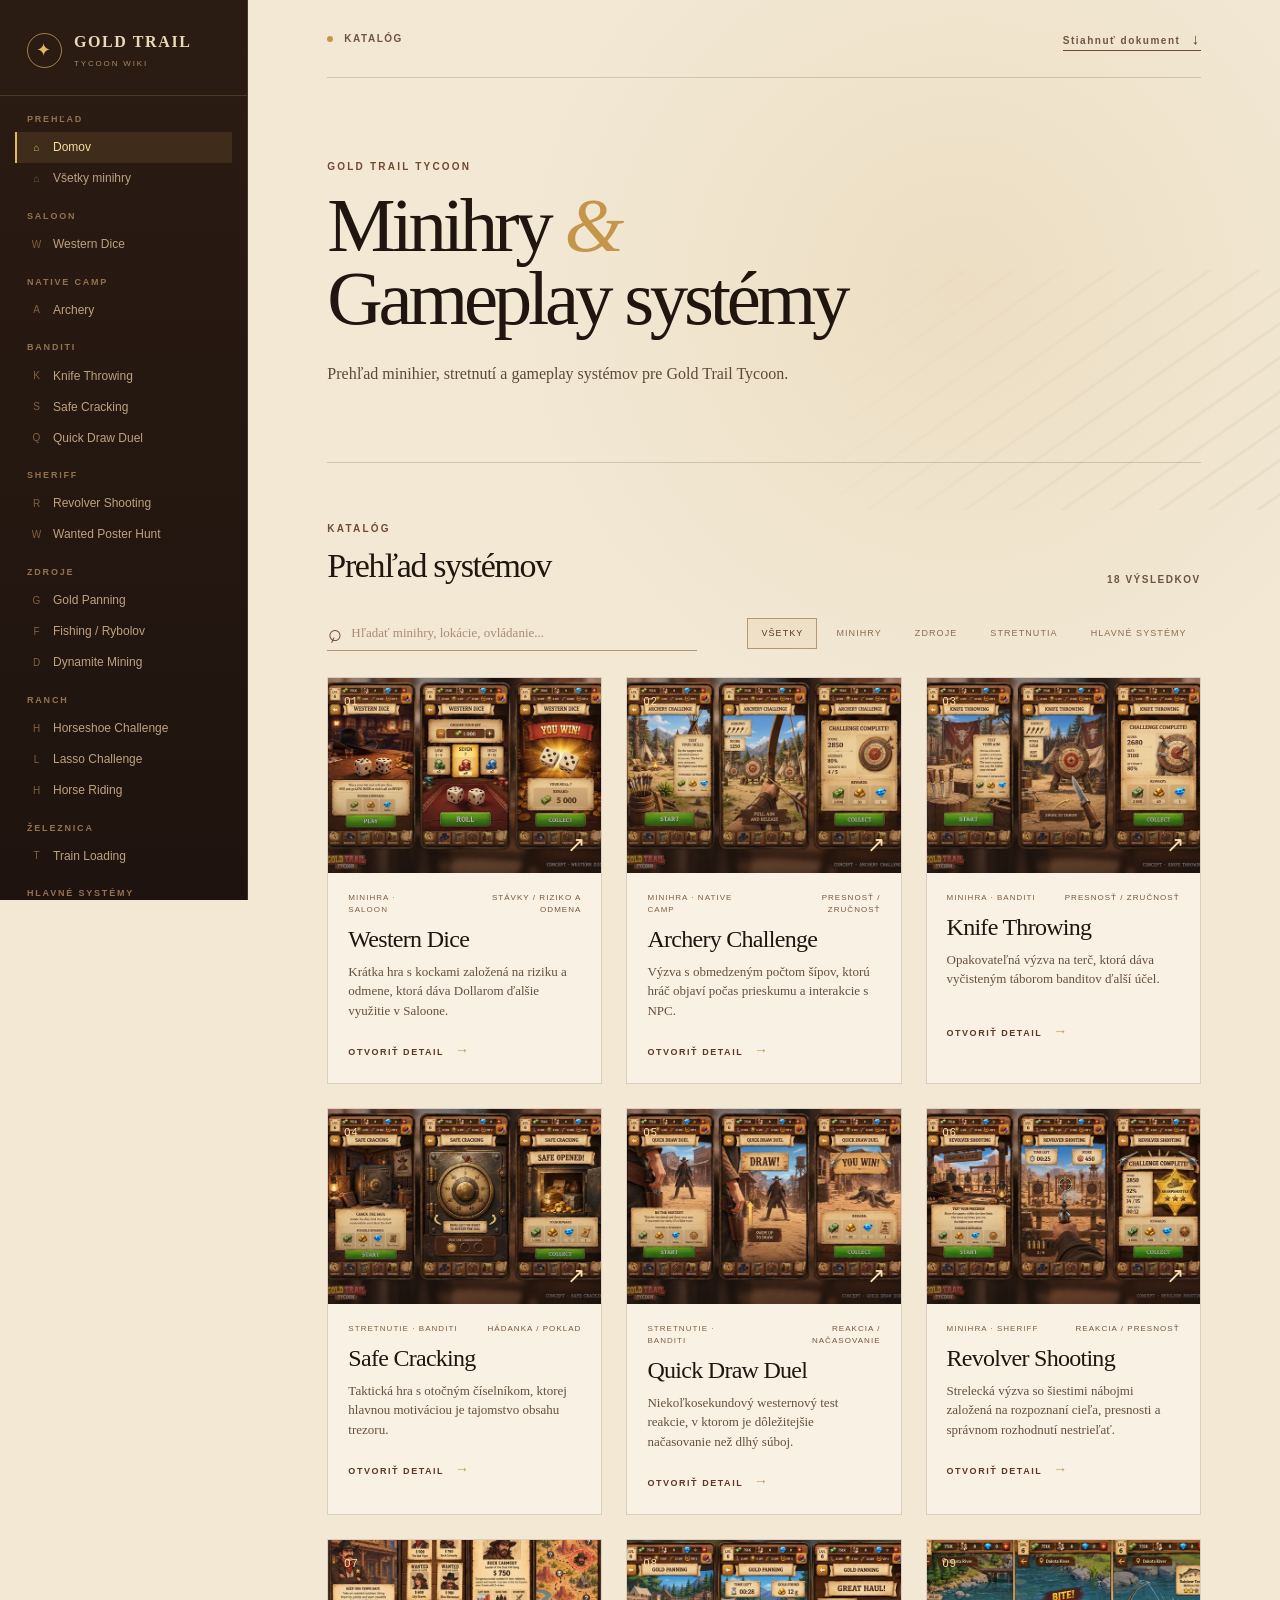
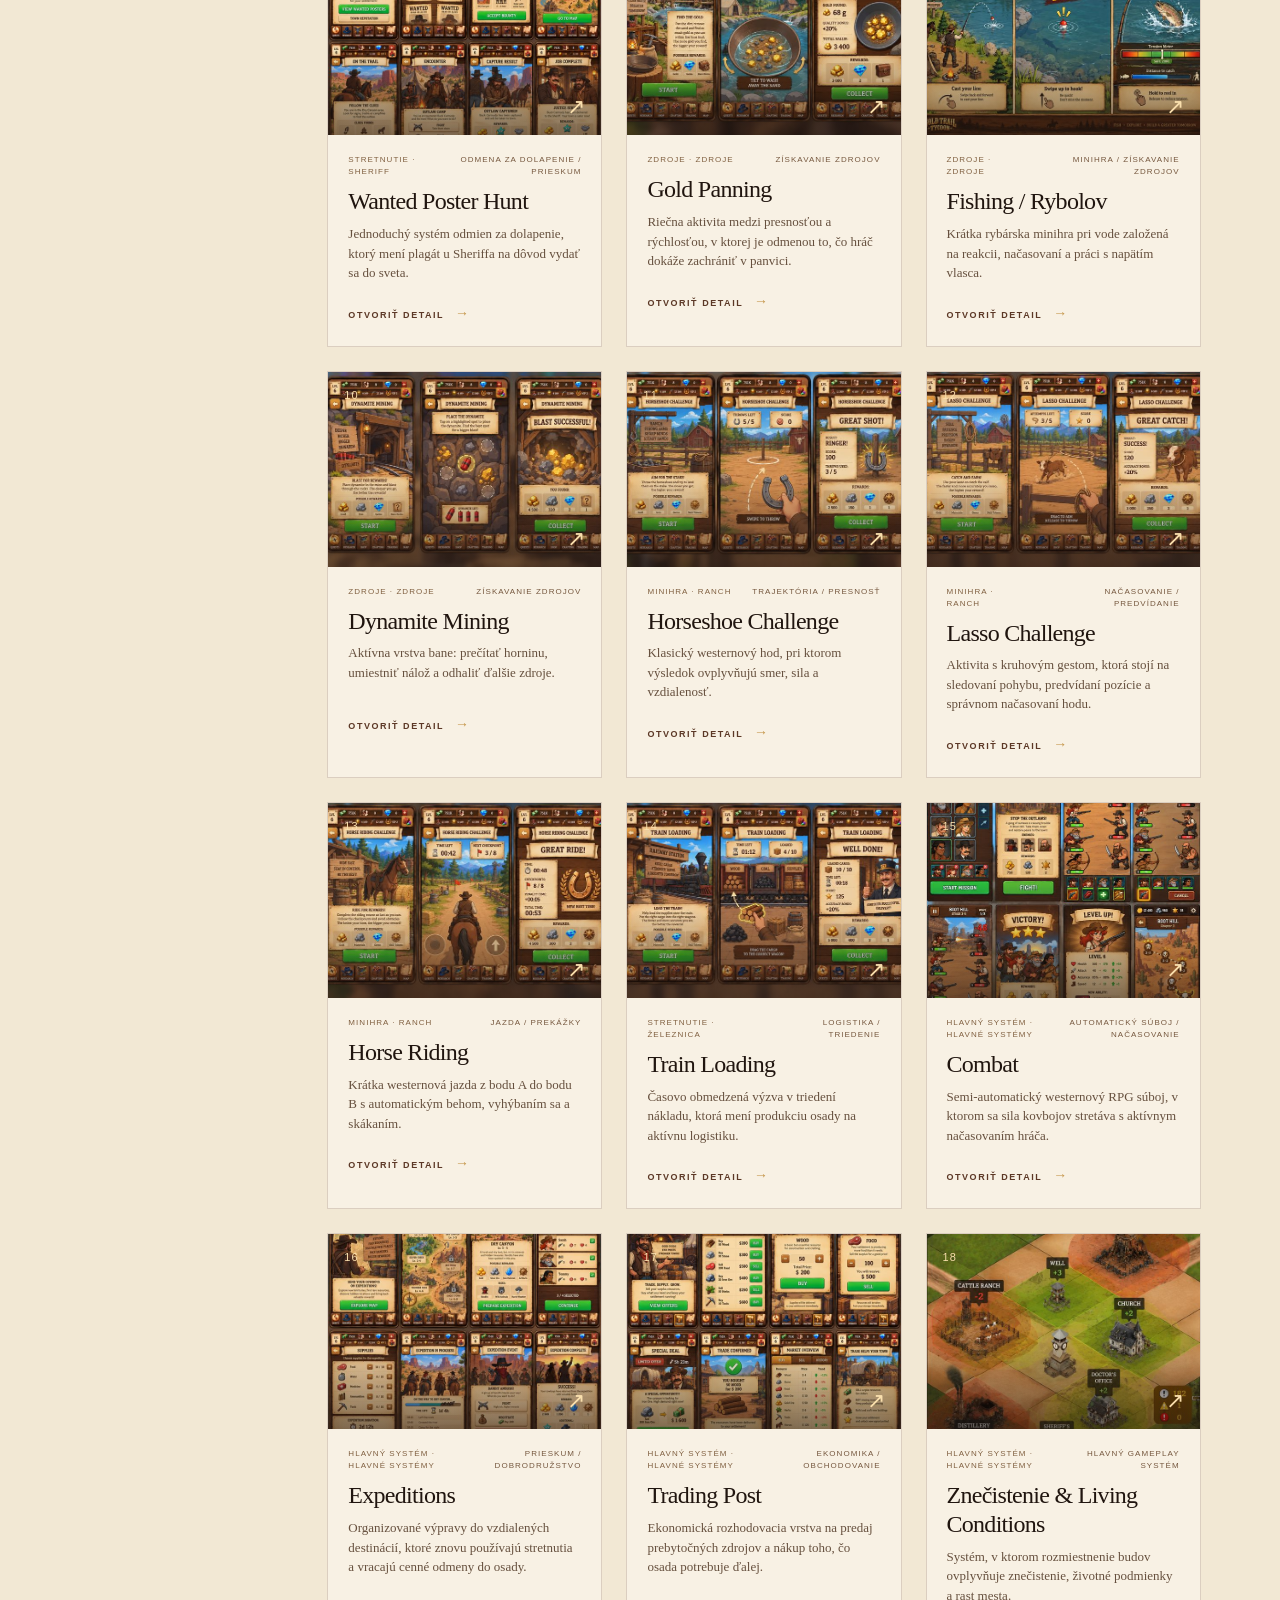
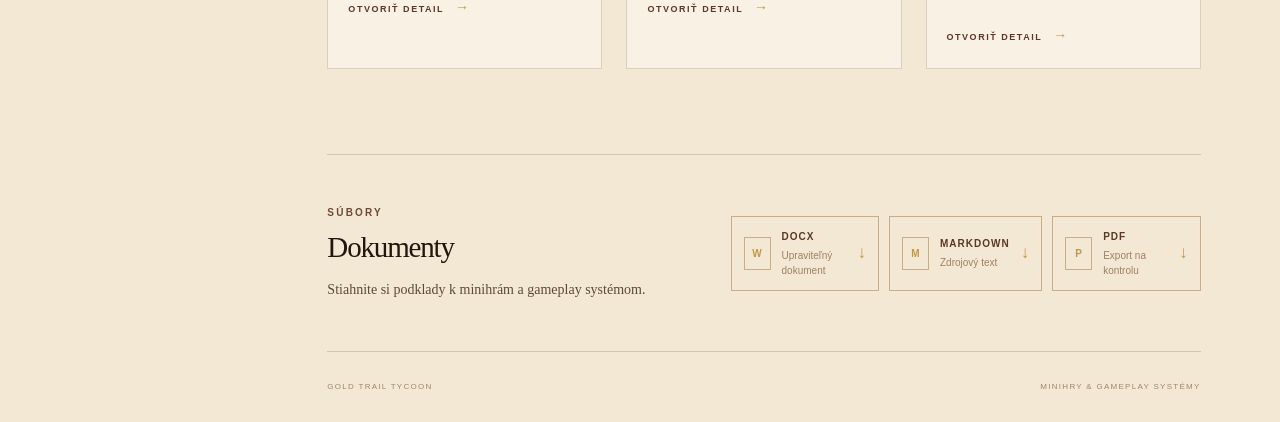
==== index.html @ 92999410 "Initial project import" ====
<!doctype html>
<html lang="sk">
<head>
  <meta charset="utf-8">
  <meta name="viewport" content="width=device-width, initial-scale=1">
  <meta name="description" content="Minihry a gameplay systémy hry Gold Trail Tycoon.">
  <meta name="theme-color" content="#20150f">
  <meta property="og:type" content="website">
  <meta property="og:title" content="Gold Trail Tycoon | Minihry a gameplay systémy">
  <meta property="og:description" content="Prehľad minihier, stretnutí a gameplay systémov pre Gold Trail Tycoon.">
  <meta property="og:image" content="img/combat-system.png">
  <meta name="twitter:card" content="summary_large_image">
  <link rel="canonical" href="./">
  <title>Gold Trail Tycoon | Minihry a gameplay systémy</title>
  <link rel="icon" type="image/svg+xml" href="assets/favicon.svg">
  <link rel="stylesheet" href="https://cdn.jsdelivr.net/npm/bootstrap@5.3.3/dist/css/bootstrap.min.css">
  <link rel="stylesheet" href="assets/css/style.css">
</head>
<body data-page="home">
  <div class="site-shell">
    <aside class="wiki-sidebar" id="wikiSidebar">
      <div class="sidebar-brand">
        <a href="index.html" class="brand-mark" aria-label="Domov Gold Trail Tycoon">
          <span class="brand-star">✦</span>
          <span><strong>GOLD TRAIL</strong><small>TYCOON WIKI</small></span>
        </a>
      </div>
      <div id="sidebarNav"></div>
    </aside>

    <main class="page-content">
      <nav class="topbar navbar navbar-expand-lg" aria-label="Hlavná navigácia">
        <div class="container-fluid px-0">
          <button class="navbar-toggler d-lg-none" type="button" data-bs-toggle="offcanvas" data-bs-target="#mobileNav" aria-controls="mobileNav" aria-label="Otvoriť navigáciu">
            <span class="navbar-toggler-icon"></span>
          </button>
          <div class="topbar-path"><span class="path-dot"></span> KATALÓG</div>
          <div class="topbar-actions ms-auto">
            <a href="downloads/Gold_Trail_Tycoon_Minigames.md" download class="topbar-download">Stiahnuť dokument <span>↓</span></a>
          </div>
        </div>
      </nav>

      <section class="hero container-fluid px-0">
        <div class="hero-copy">
          <p class="eyebrow">GOLD TRAIL TYCOON</p>
          <h1>Minihry <span>&amp;</span><br>Gameplay systémy</h1>
          <p class="hero-lead">Prehľad minihier, stretnutí a gameplay systémov pre Gold Trail Tycoon.</p>
        </div>
      </section>

      <section class="catalog-section container-fluid px-0" id="catalog">
        <div class="section-heading-row">
          <div><p class="eyebrow">KATALÓG</p><h2>Prehľad systémov</h2></div>
          <span class="section-count" id="resultCount"></span>
        </div>
        <div class="catalog-toolbar">
          <div class="search-wrap"><span class="search-icon" aria-hidden="true">⌕</span><input id="searchInput" type="search" placeholder="Hľadať minihry, lokácie, ovládanie..." aria-label="Hľadať v katalógu"></div>
          <div class="filter-wrap" role="group" aria-label="Filtrovať podľa typu obsahu">
            <button class="filter-btn active" data-filter="all" aria-pressed="true">Všetky</button>
            <button class="filter-btn" data-filter="minigame" aria-pressed="false">Minihry</button>
            <button class="filter-btn" data-filter="resource" aria-pressed="false">Zdroje</button>
            <button class="filter-btn" data-filter="encounter" aria-pressed="false">Stretnutia</button>
            <button class="filter-btn" data-filter="system" aria-pressed="false">Hlavné systémy</button>
          </div>
        </div>
        <div class="row g-4" id="gameGrid" aria-live="polite"></div>
        <div class="empty-state d-none" id="emptyState"><span>✦</span><h3>Nenašla sa žiadna stopa</h3><p>Skúste iný výraz alebo zrušte filter kategórie.</p></div>
      </section>

      <section class="download-panel container-fluid px-0" id="downloads">
        <div class="download-copy"><p class="eyebrow">SÚBORY</p><h2>Dokumenty</h2><p>Stiahnite si podklady k minihrám a gameplay systémom.</p></div>
        <div class="download-links">
          <a class="download-card" href="downloads/Gold_Trail_Tycoon_Minigames.docx" download><span class="file-icon">W</span><span><strong>DOCX</strong><small>Upraviteľný dokument</small></span><b>↓</b></a>
          <a class="download-card" href="downloads/Gold_Trail_Tycoon_Minigames.md" download><span class="file-icon">M</span><span><strong>MARKDOWN</strong><small>Zdrojový text</small></span><b>↓</b></a>
          <a class="download-card" href="downloads/Gold_Trail_Tycoon_Minigames.pdf" download><span class="file-icon">P</span><span><strong>PDF</strong><small>Export na kontrolu</small></span><b>↓</b></a>
        </div>
      </section>

      <footer class="site-footer"><span>GOLD TRAIL TYCOON</span><span>MINIHRY &amp; GAMEPLAY SYSTÉMY</span></footer>
    </main>
  </div>

  <div class="offcanvas offcanvas-start mobile-nav" tabindex="-1" id="mobileNav" aria-labelledby="mobileNavLabel">
    <div class="offcanvas-header"><h5 id="mobileNavLabel">GOLD TRAIL WIKI</h5><button type="button" class="btn-close" data-bs-dismiss="offcanvas" aria-label="Zavrieť"></button></div>
    <div class="offcanvas-body" id="mobileNavBody"></div>
  </div>
  <button class="back-to-top" id="backToTop" type="button" aria-label="Späť hore">↑</button>
  <script src="https://cdn.jsdelivr.net/npm/bootstrap@5.3.3/dist/js/bootstrap.bundle.min.js"></script>
  <script src="assets/js/data.js"></script>
  <script src="assets/js/app.js"></script>
</body>
</html>
---- assets/css/style.css ----
:root {
  --ink: #2a1a12;
  --deep: #20150f;
  --brown: #5c3826;
  --brown-light: #704a32;
  --gold: #c5964a;
  --gold-bright: #e1b867;
  --paper: #f2e8d4;
  --paper-light: #f8f1e4;
  --line: rgba(75, 43, 27, .18);
  --muted: #6f5540;
  --sidebar: 248px;
}
* { box-sizing: border-box; }
img { max-width: 100%; }
html { scroll-behavior: smooth; scrollbar-color: #9a7654 var(--paper); }
body { overflow-x: hidden; }
body { margin: 0; color: var(--ink); background: var(--paper); font-family: Arial, Helvetica, sans-serif; }
a { color: inherit; text-decoration: none; }
.site-shell { min-height: 100vh; background: radial-gradient(circle at 75% 8%, rgba(197,150,74,.12), transparent 28rem), var(--paper); }
.wiki-sidebar { position: fixed; inset: 0 auto 0 0; z-index: 1040; width: var(--sidebar); display: flex; flex-direction: column; color: #ead9b8; background: linear-gradient(180deg, #2b1c13 0%, #1e130e 100%); border-right: 1px solid rgba(231,190,112,.18); }
.sidebar-brand { padding: 30px 27px 25px; border-bottom: 1px solid rgba(231,190,112,.18); }
.brand-mark { display: flex; align-items: center; gap: 12px; letter-spacing: .07em; }
.brand-mark strong { display: block; font-family: Georgia, serif; font-size: 16px; letter-spacing: .1em; }
.brand-mark small { display: block; margin-top: 4px; color: #a88865; font-size: 8px; letter-spacing: .23em; }
.brand-star { display: grid; place-items: center; width: 35px; height: 35px; color: var(--gold-bright); border: 1px solid rgba(225,184,103,.65); border-radius: 50%; font-size: 18px; }
#sidebarNav { flex: 1; padding: 18px 15px; overflow: auto; scrollbar-width: none; }
.nav-group { margin-bottom: 17px; }
.nav-group h6 { margin: 0 12px 7px; color: #927254; font-size: 9px; letter-spacing: .2em; text-transform: uppercase; font-weight: 700; }
.wiki-link { display: flex; align-items: center; gap: 9px; min-height: 31px; padding: 6px 12px; color: #bda180; font-size: 12px; border-left: 2px solid transparent; transition: .2s ease; }
.wiki-link:hover { color: #f4ddad; background: rgba(225,184,103,.08); }
.wiki-link.active { color: #f8dda1; background: rgba(197,150,74,.14); border-left-color: var(--gold-bright); }
.nav-icon { width: 15px; color: #806040; font-size: 10px; text-align: center; }
.wiki-link.active .nav-icon { color: var(--gold-bright); }
.sidebar-footer { padding: 18px 27px 22px; color: #765c43; font-size: 8px; letter-spacing: .18em; line-height: 1.7; }
.sidebar-footer span { color: #ad8a61; }
.page-content { min-height: 100vh; margin-left: var(--sidebar); padding: 0 6.2vw; overflow-x: clip; }
.topbar { min-height: 78px; border-bottom: 1px solid var(--line); }
.topbar-path, .topbar-download { color: var(--muted); font-size: 10px; letter-spacing: .15em; font-weight: 700; }
.topbar-path { display: flex; align-items: center; gap: 11px; min-width: 0; white-space: nowrap; overflow: hidden; text-overflow: ellipsis; }
.topbar-path a:hover, .topbar-download:hover { color: var(--brown); }
.path-dot, .meta-dot { display: inline-block; width: 6px; height: 6px; background: var(--gold); border-radius: 50%; }
.topbar-download { border-bottom: 1px solid var(--brown-light); padding-bottom: 4px; }
.topbar-download span { margin-left: 7px; color: var(--brown); font-size: 15px; }
.hero { position: relative; min-height: 385px; display: flex; align-items: center; padding: 67px 0 62px; border-bottom: 1px solid var(--line); }
.hero::after { content: ""; position: absolute; right: -12vw; bottom: -3rem; width: 32rem; height: 15rem; opacity: .27; background: repeating-linear-gradient(145deg, transparent 0 13px, rgba(116,74,40,.25) 14px 16px, transparent 17px 28px); mask-image: linear-gradient(120deg, transparent, #000); pointer-events: none; }
.eyebrow, .section-label { margin: 0 0 16px; color: var(--brown-light); font-size: 10px; letter-spacing: .22em; font-weight: 700; text-transform: uppercase; }
.hero h1, .article-header h1, h2, h3 { font-family: Georgia, 'Times New Roman', serif; font-weight: 400; }
.hero h1 { margin: 0; color: var(--deep); font-size: clamp(45px, 6vw, 82px); line-height: .95; letter-spacing: -.055em; }
.hero h1 span { color: var(--gold); font-style: italic; }
.hero-lead { max-width: 505px; margin: 25px 0 0; color: #6e5744; font-family: Georgia, serif; font-size: 16px; line-height: 1.6; }
.hero-meta { display: flex; gap: 25px; margin-top: 32px; color: #9a7858; font-size: 9px; letter-spacing: .16em; font-weight: 700; }
.hero-meta span { display: flex; align-items: center; gap: 8px; }
.hero-stamp { position: absolute; right: 4%; bottom: 64px; display: flex; align-items: center; gap: 13px; color: #997553; opacity: .7; font-family: Georgia, serif; font-size: 13px; letter-spacing: .14em; transform: rotate(-6deg); }
.hero-stamp b { color: var(--gold); font-size: 22px; font-weight: 400; }
.catalog-section { padding: 58px 0 85px; }
.section-heading-row { display: flex; align-items: end; justify-content: space-between; margin-bottom: 29px; }
.section-heading-row h2, .download-panel h2 { margin: 0; color: var(--deep); font-size: 34px; letter-spacing: -.04em; }
.section-heading-row .eyebrow { margin-bottom: 10px; }
.section-count { color: #9a7858; font-size: 10px; letter-spacing: .15em; font-weight: 700; }
.catalog-toolbar { display: flex; align-items: center; justify-content: space-between; gap: 20px; margin-bottom: 26px; }
.search-wrap { display: flex; align-items: center; width: min(370px, 100%); border-bottom: 1px solid #b79772; }
.search-icon { margin-right: 10px; color: var(--brown-light); font-size: 24px; line-height: 1; transform: rotate(-20deg); }
.search-wrap input { width: 100%; padding: 9px 0; color: var(--ink); background: transparent; border: 0; outline: 0; font: 13px Georgia, serif; }
.search-wrap input::placeholder { color: #a98d73; }
.filter-wrap { display: flex; flex-wrap: wrap; justify-content: end; gap: 5px; }
.filter-btn { padding: 8px 13px; color: #8c6c52; background: transparent; border: 1px solid transparent; font-size: 9px; letter-spacing: .12em; text-transform: uppercase; cursor: pointer; }
.filter-btn:hover, .filter-btn.active { color: var(--brown); border-color: #b79772; background: rgba(197,150,74,.08); }
.game-card { display: block; height: 100%; overflow: hidden; background: var(--paper-light); border: 1px solid rgba(92,56,38,.19); transition: transform .25s ease, box-shadow .25s ease; }
.game-card:hover { transform: translateY(-5px); box-shadow: 0 14px 30px rgba(65,39,24,.16); }
.card-image-wrap { position: relative; height: 195px; overflow: hidden; background: #6d4a32; }
.card-image-wrap::after { content: ""; position: absolute; inset: 0; background: linear-gradient(180deg, transparent 55%, rgba(32,21,15,.55)); }
.card-image-wrap img { width: 100%; height: 100%; display: block; object-fit: cover; transition: transform .45s ease; }
.game-card:hover .card-image-wrap img { transform: scale(1.045); }
.card-number, .card-arrow { position: absolute; z-index: 1; color: #f9dfad; }
.card-number { top: 15px; left: 16px; font-size: 11px; letter-spacing: .1em; }
.card-arrow { right: 16px; bottom: 12px; font-size: 22px; }
.card-body { padding: 19px 20px 21px; }
.card-kicker { display: flex; justify-content: space-between; gap: 10px; margin-bottom: 9px; color: #a07e5d; font-size: 8px; letter-spacing: .13em; text-transform: uppercase; }
.card-kicker span:last-child { color: #8a6a51; text-align: right; }
.card-body h3 { margin: 0 0 8px; color: var(--deep); font-size: 24px; letter-spacing: -.03em; }
.card-body p { min-height: 51px; margin: 0 0 18px; color: #775f4b; font-family: Georgia, serif; font-size: 13px; line-height: 1.5; }
.read-more { color: var(--brown); font-size: 9px; letter-spacing: .17em; font-weight: 700; }.read-more b { margin-left: 7px; color: var(--gold); font-size: 14px; }
.empty-state { padding: 65px 15px; text-align: center; color: var(--muted); }.empty-state span { color: var(--gold); font-size: 28px; }.empty-state h3 { margin: 8px 0; color: var(--deep); font-size: 28px; }.empty-state p { font-family: Georgia, serif; }
.download-panel { display: grid; grid-template-columns: minmax(0, 1fr) minmax(0, 1.35fr); gap: 55px; align-items: center; padding: 50px 0; border-top: 1px solid var(--line); border-bottom: 1px solid var(--line); }
.download-panel .eyebrow { margin-bottom: 10px; }.download-panel h2 { font-size: 29px; }.download-copy > p:last-child { max-width: 400px; margin: 14px 0 0; color: #775f4b; font-family: Georgia, serif; font-size: 14px; line-height: 1.55; }
.download-links { display: grid; grid-template-columns: repeat(3, 1fr); gap: 10px; }.download-card { display: flex; align-items: center; gap: 11px; min-height: 72px; padding: 12px; color: var(--brown); border: 1px solid #c9ad88; transition: .2s ease; }.download-card:hover { color: var(--deep); border-color: var(--brown-light); background: rgba(255,255,255,.25); }.download-card > span:nth-child(2) { flex: 1; }.download-card strong, .download-card small { display:block; }.download-card strong { font-size: 10px; letter-spacing: .1em; }.download-card small { margin-top: 4px; color: #a08062; font-size: 10px; }.download-card b { color: var(--gold); font-size: 17px; }.file-icon { display: grid; place-items: center; width: 27px; height: 33px; color: var(--gold); border: 1px solid #c9ad88; font-size: 10px; font-weight: 700; }
.site-footer { display: flex; justify-content: space-between; gap: 20px; padding: 29px 0; color: #a1856b; font-size: 8px; letter-spacing: .16em; }
.back-to-top { position: fixed; right: 24px; bottom: 24px; z-index: 1030; display: none; width: 36px; height: 36px; color: #f3d59e; background: var(--brown); border: 0; border-radius: 50%; font-size: 19px; box-shadow: 0 5px 18px rgba(32,21,15,.2); }.back-to-top.show { display: block; }
.article { padding: 36px 0 0; }.article-crumbs { display: flex; flex-wrap: wrap; align-items: center; gap: 12px; margin-bottom: 33px; color: #a07e5d; font-size: 9px; letter-spacing: .13em; }.article-crumbs a:hover { color: var(--brown); }.article-crumbs strong { color: var(--brown); font-weight: 700; }.article-header { display: flex; justify-content: space-between; align-items: end; gap: 24px; margin-bottom: 27px; }.article-header .eyebrow { margin-bottom: 11px; }.article-header h1 { margin: 0; color: var(--deep); font-size: clamp(42px, 6vw, 76px); line-height: .95; letter-spacing: -.055em; }.article-subtitle { display: flex; align-items: center; gap: 9px; margin: 20px 0 0; color: #876c57; font: 14px Georgia, serif; }.article-subtitle i { width: 4px; height: 4px; background: var(--gold); border-radius: 50%; }.location-pin { color: var(--gold); font-family: Arial; }.article-index { color: var(--gold); font: 30px Georgia, serif; }.article-index span { color: #b59a7e; font-size: 13px; }.article-hero { position: relative; width: 100%; height: min(52vw, 535px); padding: 0; overflow: hidden; color: inherit; background: #6d4a32; border: 0; cursor: zoom-in; }.article-hero::after { content:""; position: absolute; inset: 0; background: linear-gradient(180deg, transparent 55%, rgba(32,21,15,.55)); pointer-events:none; }.article-hero img { width: 100%; height: 100%; display: block; object-fit: cover; }.zoom-hint { position:absolute; z-index:1; right: 22px; bottom: 19px; color: #f5dcad; font-size: 9px; letter-spacing: .14em; }.zoom-hint b { margin-left: 8px; font-size: 17px; }.article-layout { display: grid; grid-template-columns: minmax(0, 1fr) 250px; gap: 75px; padding-top: 55px; }.article-main { min-width: 0; }.article-section { display: grid; grid-template-columns: 165px minmax(0, 1fr); gap: 25px; padding: 0 0 31px; margin-bottom: 31px; border-bottom: 1px solid var(--line); }.article-section:last-child { margin-bottom: 0; }.section-label { margin: 5px 0 0; font-size: 9px; }.section-content p { max-width: 680px; margin: 0; color: #66503e; font: 17px/1.65 Georgia, serif; }.control-strip { display: inline-block; padding: 16px 19px; color: var(--brown); background: rgba(197,150,74,.11); border-left: 3px solid var(--gold); font-size: 12px; letter-spacing: .12em; font-weight: 700; line-height: 1.5; }.loop-steps { display: flex; align-items: stretch; flex-wrap: wrap; gap: 0; max-width: 800px; }.loop-step { position: relative; flex: 1 1 110px; min-height: 73px; padding: 14px 15px; background: rgba(255,255,255,.23); border-top: 1px solid #ccb18c; border-bottom: 1px solid #ccb18c; }.loop-step + .loop-step { border-left: 1px solid #ccb18c; }.loop-step:not(:last-child)::after { content: "→"; position: absolute; z-index: 1; top: 25px; right: -8px; color: var(--gold); font-size: 16px; }.loop-step span { display:block; color: var(--gold); font-size: 9px; letter-spacing: .1em; }.loop-step strong { display: block; margin-top: 8px; color: var(--brown); font-size: 10px; letter-spacing: .08em; line-height: 1.25; }.article-rail { padding-top: 3px; }.rail-card { padding: 20px; background: rgba(255,255,255,.22); border-top: 2px solid var(--gold); }.rail-label { color: var(--brown-light); font-size: 9px; letter-spacing: .17em; font-weight: 700; }.rail-card dl { margin: 20px 0 0; }.rail-card dl div { padding: 13px 0; border-top: 1px solid var(--line); }.rail-card dt { color: #a07e5d; font-size: 8px; letter-spacing: .15em; }.rail-card dd { margin: 5px 0 0; color: #624b39; font: 13px/1.4 Georgia, serif; }.status-dot { display: inline-block; width: 6px; height: 6px; margin-right: 5px; background: #6e8a52; border-radius: 50%; }.rail-source { display: flex; gap: 13px; margin-top: 20px; padding: 14px 0; color: var(--brown); border-top: 1px solid var(--line); border-bottom: 1px solid var(--line); }.rail-source > span { color: var(--gold); font-size: 23px; }.rail-source strong, .rail-source small { display: block; }.rail-source strong { font-size: 9px; letter-spacing: .11em; }.rail-source small { margin-top: 5px; color: #9b7d61; font: 11px Georgia, serif; }.rail-source:hover { color: var(--deep); }.article-nav { display: grid; grid-template-columns: 1fr auto 1fr; align-items: center; gap: 25px; padding: 46px 0 55px; margin-top: 53px; border-top: 1px solid var(--line); }.article-nav a { display: block; }.article-nav small { display:block; margin-bottom: 8px; color: #a07e5d; font-size: 8px; letter-spacing: .15em; }.article-nav strong { color: var(--brown); font: 19px Georgia, serif; }.article-nav a:hover strong { color: var(--deep); }.article-nav .next { text-align: right; }.all-systems { color: var(--gold); font-size: 9px; letter-spacing: .14em; text-align: center; }.all-systems span { display:block; margin-top: 9px; font-size: 17px; }.image-modal .modal-content { color: var(--paper); background: var(--deep); border: 1px solid #9d724a; border-radius: 0; }.image-modal .modal-header { border-bottom: 1px solid rgba(225,184,103,.28); }.image-modal .modal-title { font: 19px Georgia, serif; }.image-modal .btn-close { filter: invert(1); }.image-modal .modal-body { padding: 0; }.image-modal img { width: 100%; height: auto; display: block; }
.not-found-note { margin: -7px 0 25px; padding: 14px 18px; color: #6c4c34; background: rgba(197,150,74,.12); border-left: 3px solid var(--gold); font: 14px/1.5 Georgia, serif; }.not-found-note a { color: var(--brown); text-decoration: underline; }
.mobile-nav { color: #ead9b8; background: #2b1c13; }.mobile-nav .offcanvas-header { border-bottom: 1px solid rgba(231,190,112,.18); }.mobile-nav h5 { color: #f4ddad; font: 15px Georgia, serif; letter-spacing: .12em; }.mobile-nav .btn-close { filter: invert(1); }.mobile-nav .wiki-link { color: #ccb18f; }.mobile-nav .wiki-link.active { color: #f8dda1; }
@media (max-width: 1199px) { .page-content { padding: 0 4vw; }.article-layout { gap: 40px; }.article-section { grid-template-columns: 135px minmax(0,1fr); } }
@media (max-width: 991px) { :root { --sidebar: 0px; }.wiki-sidebar { display: none; }.page-content { margin-left: 0; padding: 0 5vw; }.topbar { min-height: 67px; }.navbar-toggler { display: grid; place-items: center; width: 34px; height: 34px; margin-right: 14px; padding: 0; border: 1px solid #ad8a61; border-radius: 0; }.navbar-toggler-icon { width: 18px; height: 18px; background-image: linear-gradient(#7c5b40 0 2px, transparent 2px 7px, #7c5b40 7px 9px, transparent 9px 14px); }.hero-stamp { display: none; }.download-panel { grid-template-columns: 1fr; gap: 28px; }.download-links { max-width: 600px; }.article-layout { grid-template-columns: 1fr; }.article-rail { display: grid; grid-template-columns: 1fr 1fr; gap: 25px; }.rail-source { margin-top: 0; align-self: start; }.article-hero { height: min(60vw, 500px); } }
@media (max-width: 767px) { .article-section { grid-template-columns: 1fr; gap: 12px; }.section-label { margin: 0; }.download-links { grid-template-columns: repeat(2, minmax(0, 1fr)); } }
@media (max-width: 575px) { .page-content { padding: 0 21px; }.topbar-download { display: none; }.hero { min-height: auto; padding: 58px 0 48px; align-items: start; }.hero h1 { font-size: clamp(42px, 14vw, 53px); }.hero-lead { font-size: 15px; }.section-heading-row { align-items: start; flex-direction: column; gap: 12px; }.catalog-section { padding: 45px 0 60px; }.catalog-toolbar { display: block; }.search-wrap { width: 100%; margin-bottom: 14px; }.filter-wrap { justify-content: start; }.card-image-wrap { height: 205px; }.download-panel { padding: 40px 0; }.download-links { grid-template-columns: 1fr; }.site-footer { flex-direction: column; gap: 8px; }.article { padding-top: 25px; }.article-crumbs { gap: 7px; font-size: 8px; }.article-header { align-items: start; }.article-header h1 { font-size: clamp(40px, 13vw, 48px); }.article-subtitle { align-items: start; flex-direction: column; gap: 4px; font-size: 13px; }.article-subtitle i { display: none; }.article-index { padding-top: 3px; font-size: 22px; }.article-hero { height: 67vw; min-height: 230px; }.article-layout { padding-top: 36px; }.article-section { display: block; padding-bottom: 25px; margin-bottom: 25px; }.section-label { margin-bottom: 12px; }.section-content p { font-size: 16px; }.article-rail { display: block; }.rail-source { margin-top: 18px; }.loop-steps { display: block; }.loop-step { min-height: auto; border: 1px solid #ccb18c; border-bottom: 0; }.loop-step:last-child { border-bottom: 1px solid #ccb18c; }.loop-step + .loop-step { border-left: 1px solid #ccb18c; }.loop-step:not(:last-child)::after { content: "↓"; top: auto; right: 14px; bottom: -14px; }.article-nav { grid-template-columns: 1fr 1fr; gap: 18px; }.article-nav .all-systems { grid-column: 1 / -1; grid-row: 1; }.article-nav .next { text-align: right; }.article-nav strong { font-size: 16px; } }
.gallery-section { padding: 55px 0 0; border-top: 1px solid var(--line); }.gallery-heading { margin-bottom: 24px; }.gallery-heading .eyebrow { margin-bottom: 10px; }.gallery-heading h2 { margin: 0; color: var(--deep); font-size: 34px; letter-spacing: -.04em; }.gallery-carousel { position: relative; max-width: 920px; padding: 0 48px 38px; }.gallery-viewport { overflow: hidden; touch-action: pan-y; }.gallery-track { display: flex; transition: transform .35s ease; will-change: transform; }.gallery-slide { flex: 0 0 100%; min-width: 0; }.gallery-item { position: relative; display: block; width: 100%; overflow: hidden; padding: 0; color: var(--paper); background: var(--deep); border: 1px solid rgba(92,56,38,.28); cursor: zoom-in; }.gallery-item img { width: 100%; height: auto; display: block; object-fit: contain; background: #241710; transition: transform .35s ease; }.gallery-item:hover img { transform: scale(1.01); }.gallery-item span { position: absolute; right: 12px; bottom: 10px; color: #f5dcad; font-size: 9px; letter-spacing: .1em; text-transform: uppercase; text-shadow: 0 1px 5px rgba(0,0,0,.6); }.gallery-item b { margin-left: 5px; color: var(--gold-bright); font-size: 15px; }.gallery-control { position: absolute; top: 50%; z-index: 2; width: 34px; height: 34px; margin-top: -17px; color: #f5dcad; background: var(--brown); border: 1px solid #c9ad88; border-radius: 50%; font-size: 20px; line-height: 1; cursor: pointer; }.gallery-control:hover { color: #fff4d6; background: var(--deep); }.gallery-prev { left: 0; }.gallery-next { right: 0; }.gallery-dots { position: absolute; right: 0; bottom: 7px; left: 0; display: flex; justify-content: center; gap: 7px; }.gallery-dot { width: 7px; height: 7px; padding: 0; background: #c9ad88; border: 0; border-radius: 50%; cursor: pointer; }.gallery-dot.active { background: var(--brown); transform: scale(1.25); }
.article-snapshot { display: grid; grid-template-columns: repeat(4, minmax(0, 1fr)); gap: 1px; margin: 0 0 27px; border: 1px solid var(--line); background: var(--line); }
.article-snapshot > div { min-height: 78px; padding: 15px 17px; background: rgba(255,255,255,.2); }
.article-snapshot span { display: block; margin-bottom: 9px; color: var(--brown-light); font-size: 8px; letter-spacing: .15em; font-weight: 700; }
.article-snapshot strong { display: block; color: var(--brown); font: 13px/1.35 Georgia, serif; }
.article-snapshot .status-dot { display: inline-block; margin: 0 6px 1px 0; }
.article-toc { display: flex; flex-wrap: wrap; align-items: center; gap: 8px 18px; padding: 15px 0; margin: 27px 0 0; border-top: 1px solid var(--line); border-bottom: 1px solid var(--line); }
.article-toc > span { color: var(--brown-light); font-size: 8px; letter-spacing: .16em; font-weight: 700; }
.article-toc a { color: var(--brown); font-size: 10px; letter-spacing: .08em; }
.article-toc a:hover { color: var(--deep); text-decoration: underline; text-underline-offset: 3px; }
.article-layout { padding-top: 38px; }
.article-index { white-space: nowrap; flex-shrink: 0; }
:focus-visible { outline: 3px solid var(--gold); outline-offset: 3px; }
.brand-mark:focus-visible, .wiki-link:focus-visible, .topbar-download:focus-visible, .download-card:focus-visible, .rail-source:focus-visible, .article-nav a:focus-visible { outline-offset: 5px; }
.search-wrap:focus-within { border-bottom-color: var(--brown); box-shadow: 0 2px 0 rgba(112,74,50,.18); }
.search-wrap input:focus-visible { outline: 0; }
.filter-btn:focus-visible, .gallery-control:focus-visible, .gallery-dot:focus-visible, .back-to-top:focus-visible { outline-offset: 2px; }
.game-card:focus-visible { outline-offset: -3px; }
#sidebarNav { scrollbar-width: thin; scrollbar-color: rgba(225,184,103,.45) transparent; }
#sidebarNav::-webkit-scrollbar { width: 7px; }
#sidebarNav::-webkit-scrollbar-thumb { background: rgba(225,184,103,.45); border-radius: 8px; }
.card-kicker { color: #806041; }
.card-kicker span:last-child { color: #76583f; }
.card-body p { color: #66503e; }
.hero-lead, .download-copy > p:last-child { color: #5e4938; }
.article-subtitle, .section-count { color: #6d5541; }
.section-content p { color: #5a4636; }
@media (max-width: 767px) {
  .article-snapshot { grid-template-columns: repeat(2, minmax(0, 1fr)); }
  .article-toc { gap: 10px 14px; }
}
@media (max-width: 575px) {
  .article-snapshot > div { min-height: 72px; padding: 13px 14px; }
  .article-snapshot strong { font-size: 12px; }
  .article-toc { margin-top: 22px; }
}
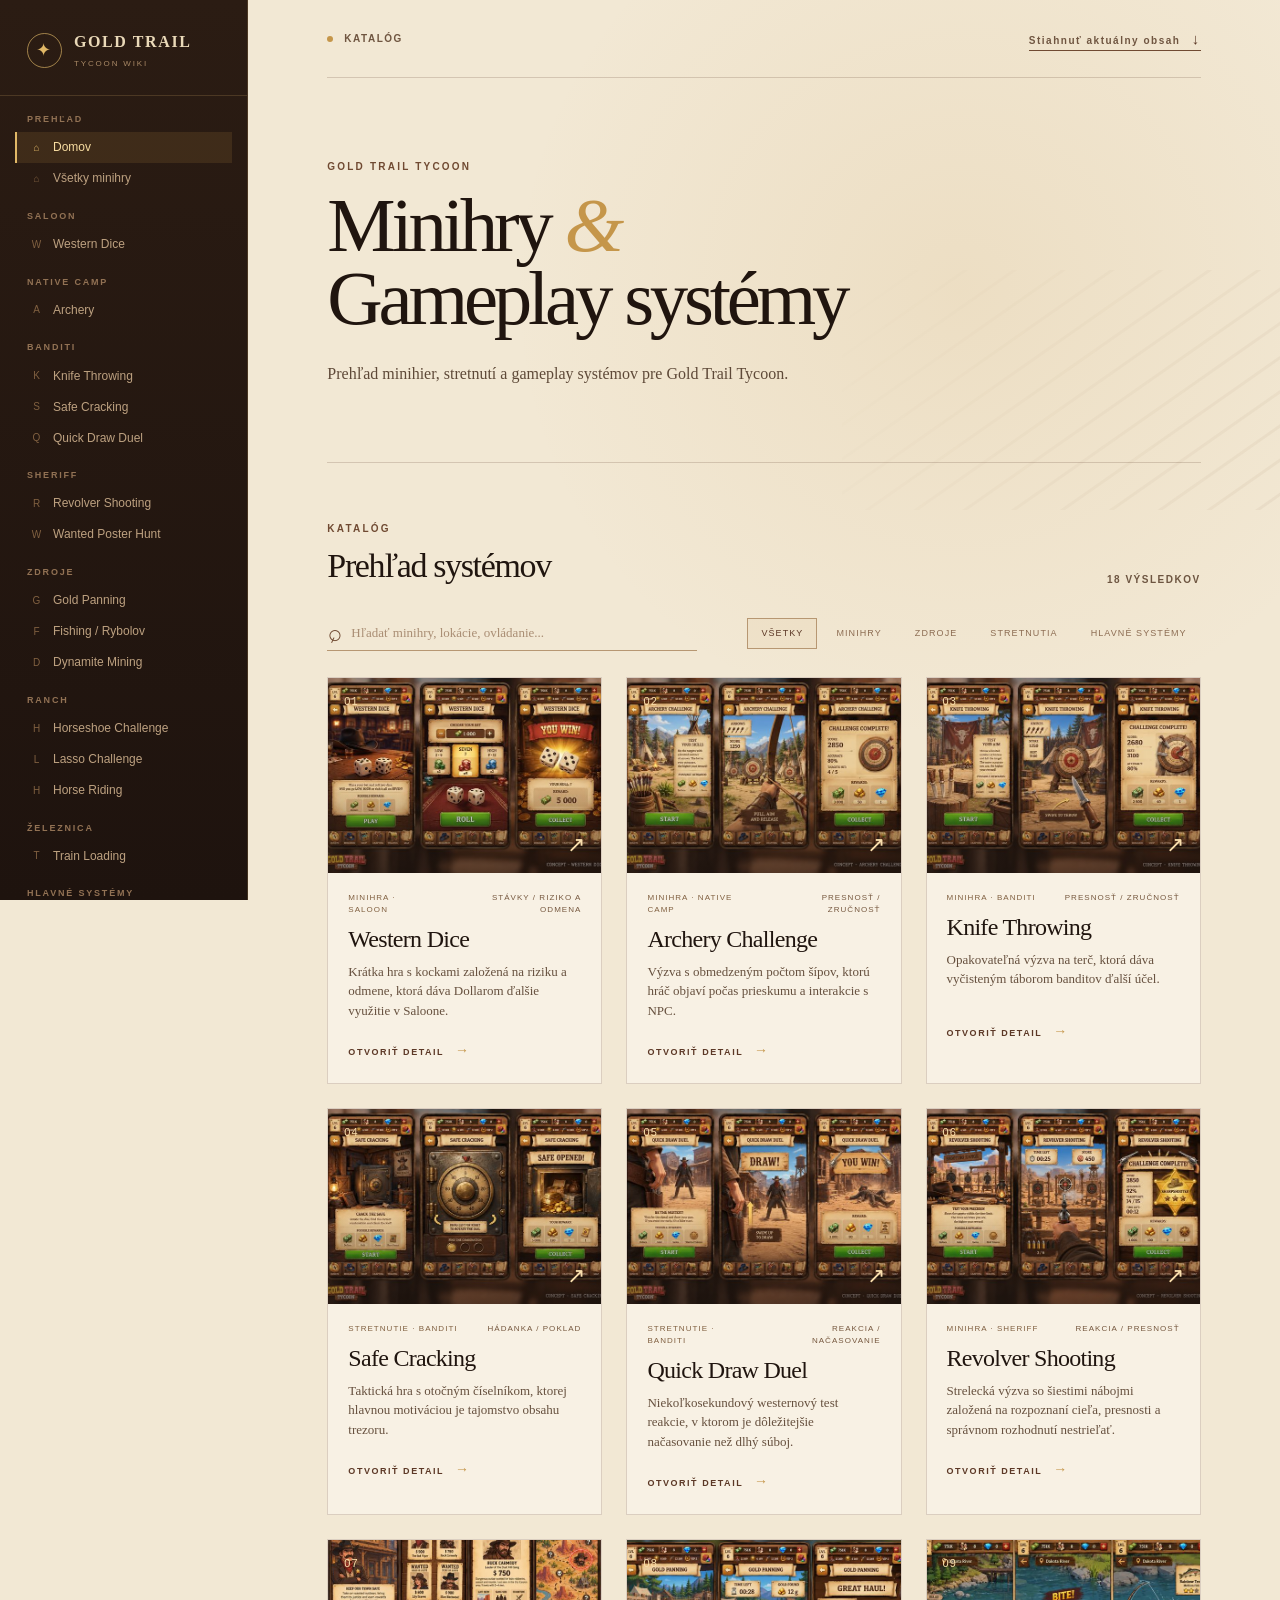
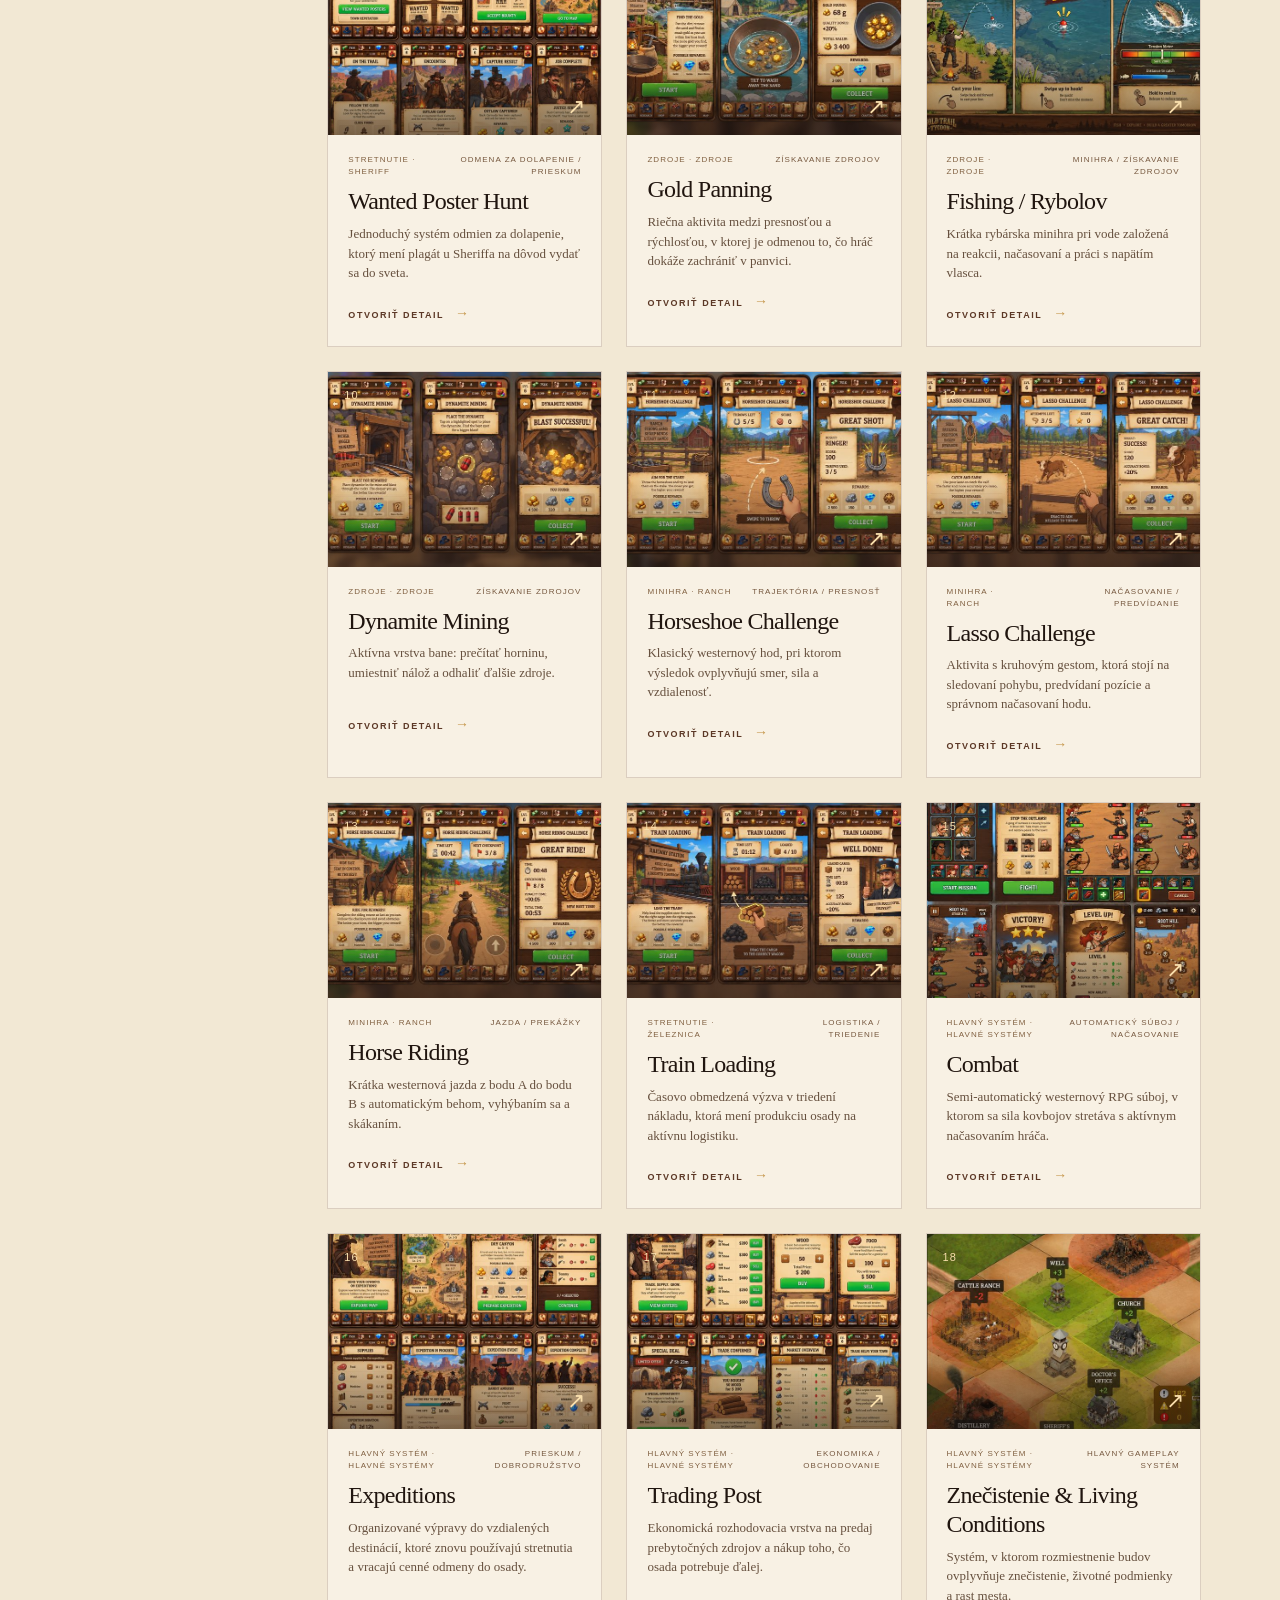
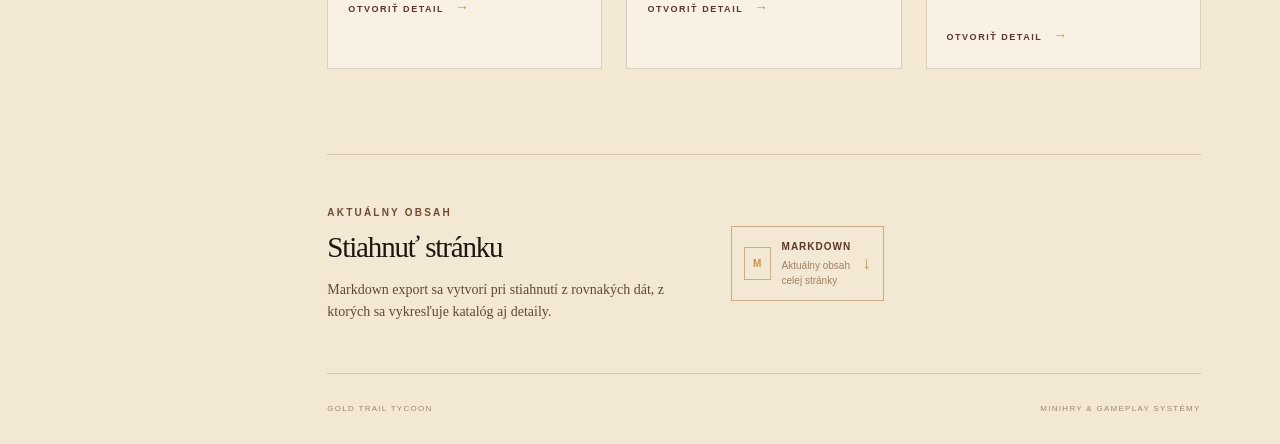
==== commit d3f59d04: "Generate current markdown download from site data" ====
--- a/index.html
+++ b/index.html
@@ -36,7 +36,7 @@
           </button>
           <div class="topbar-path"><span class="path-dot"></span> KATALÓG</div>
           <div class="topbar-actions ms-auto">
-            <a href="downloads/Gold_Trail_Tycoon_Minigames.md" download class="topbar-download">Stiahnuť dokument <span>↓</span></a>
+            <a href="#" data-live-download class="topbar-download">Stiahnuť aktuálny obsah <span>↓</span></a>
           </div>
         </div>
       </nav>
@@ -69,11 +69,9 @@
       </section>
 
       <section class="download-panel container-fluid px-0" id="downloads">
-        <div class="download-copy"><p class="eyebrow">SÚBORY</p><h2>Dokumenty</h2><p>Stiahnite si podklady k minihrám a gameplay systémom.</p></div>
+        <div class="download-copy"><p class="eyebrow">AKTUÁLNY OBSAH</p><h2>Stiahnuť stránku</h2><p>Markdown export sa vytvorí pri stiahnutí z rovnakých dát, z ktorých sa vykresľuje katalóg aj detaily.</p></div>
         <div class="download-links">
-          <a class="download-card" href="downloads/Gold_Trail_Tycoon_Minigames.docx" download><span class="file-icon">W</span><span><strong>DOCX</strong><small>Upraviteľný dokument</small></span><b>↓</b></a>
-          <a class="download-card" href="downloads/Gold_Trail_Tycoon_Minigames.md" download><span class="file-icon">M</span><span><strong>MARKDOWN</strong><small>Zdrojový text</small></span><b>↓</b></a>
-          <a class="download-card" href="downloads/Gold_Trail_Tycoon_Minigames.pdf" download><span class="file-icon">P</span><span><strong>PDF</strong><small>Export na kontrolu</small></span><b>↓</b></a>
+          <a class="download-card" href="#" data-live-download><span class="file-icon">M</span><span><strong>MARKDOWN</strong><small>Aktuálny obsah celej stránky</small></span><b>↓</b></a>
         </div>
       </section>
 
